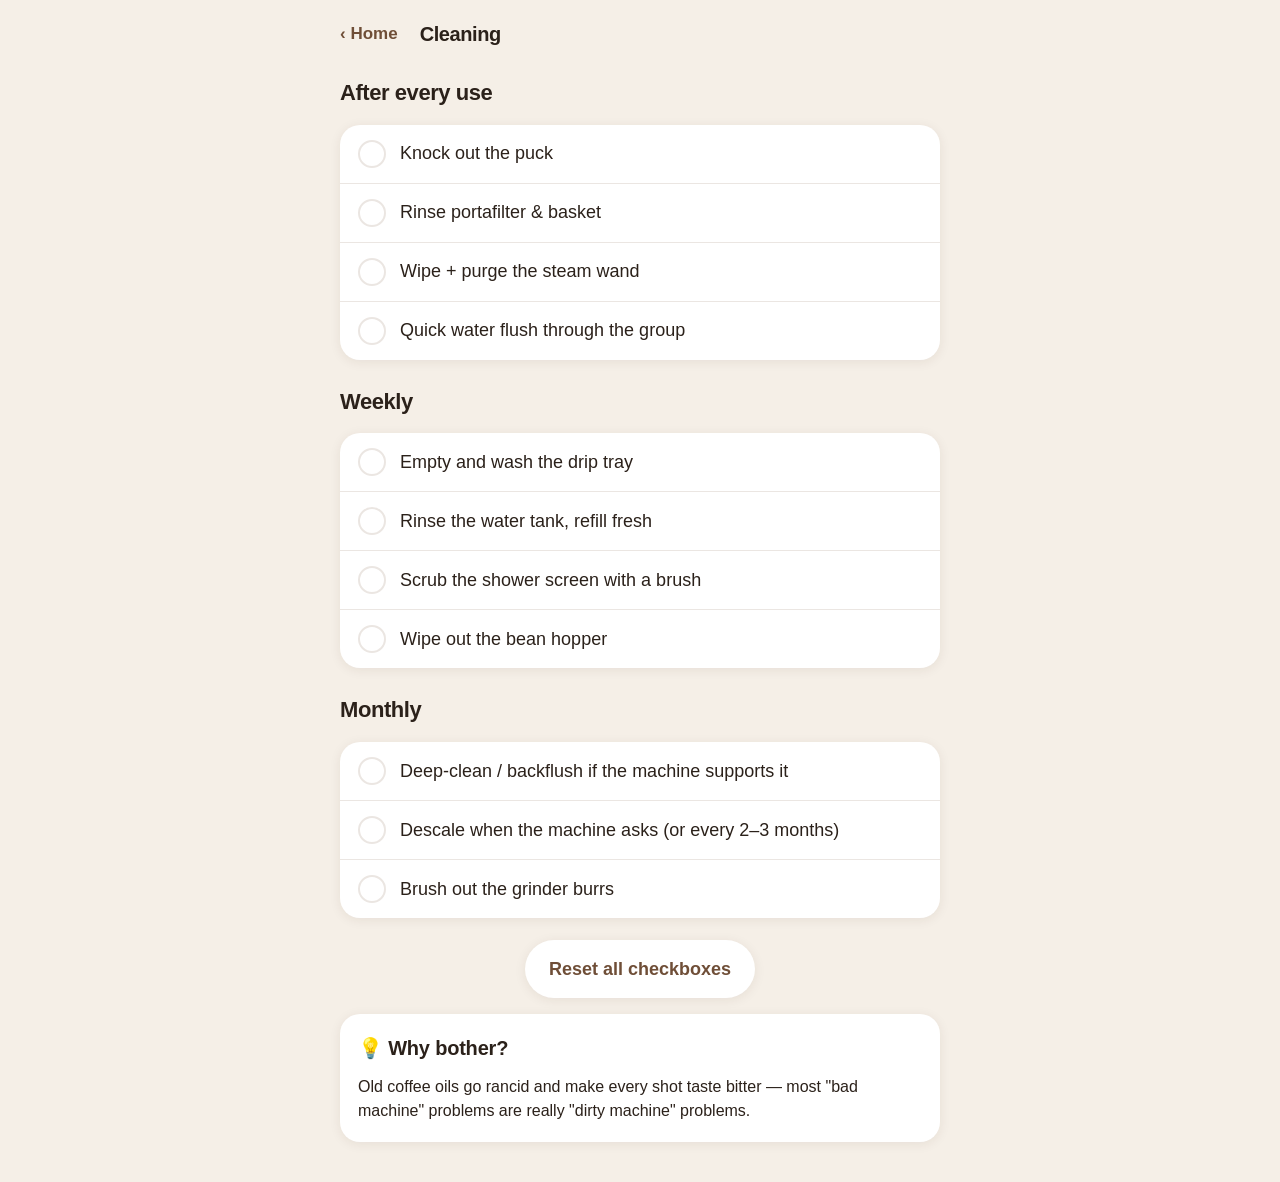
==== cleaning.html @ b7564dbb "Coffee Hub: app-like espresso guide (PWA, GitHub Pages) Co-Authored-By: Claude Fable 5 <noreply@anth" ====
<!doctype html>
<html lang="en">
<head>
  <meta charset="utf-8">
  <meta name="viewport" content="width=device-width, initial-scale=1, viewport-fit=cover">
  <meta name="theme-color" content="#6f4e37">
  <meta name="apple-mobile-web-app-capable" content="yes">
  <meta name="apple-mobile-web-app-status-bar-style" content="default">
  <meta name="apple-mobile-web-app-title" content="Coffee">
  <link rel="manifest" href="manifest.webmanifest">
  <link rel="apple-touch-icon" href="icons/icon-180.png">
  <link rel="icon" href="icons/icon.svg" type="image/svg+xml">
  <link rel="stylesheet" href="styles.css">
  <title>Cleaning</title>
</head>
<body data-page="cleaning">

  <header class="topbar">
    <a class="back" href="index.html">‹ Home</a>
    <h1>Cleaning</h1>
  </header>

  <main class="page">

    <h2>After every use</h2>
    <div class="checks">
      <label><input type="checkbox" id="daily-puck"><span>Knock out the puck</span></label>
      <label><input type="checkbox" id="daily-rinse"><span>Rinse portafilter &amp; basket</span></label>
      <label><input type="checkbox" id="daily-wand"><span>Wipe + purge the steam wand</span></label>
      <label><input type="checkbox" id="daily-flush"><span>Quick water flush through the group</span></label>
    </div>

    <h2>Weekly</h2>
    <div class="checks">
      <label><input type="checkbox" id="week-tray"><span>Empty and wash the drip tray</span></label>
      <label><input type="checkbox" id="week-tank"><span>Rinse the water tank, refill fresh</span></label>
      <label><input type="checkbox" id="week-screen"><span>Scrub the shower screen with a brush</span></label>
      <label><input type="checkbox" id="week-hopper"><span>Wipe out the bean hopper</span></label>
    </div>

    <h2>Monthly</h2>
    <div class="checks">
      <label><input type="checkbox" id="month-backflush"><span>Deep-clean / backflush if the machine supports it</span></label>
      <label><input type="checkbox" id="month-descale"><span>Descale when the machine asks (or every 2–3 months)</span></label>
      <label><input type="checkbox" id="month-grinder"><span>Brush out the grinder burrs</span></label>
    </div>

    <div class="reset-row">
      <button class="btn btn-ghost" data-reset>Reset all checkboxes</button>
    </div>

    <div class="card">
      <h3>💡 Why bother?</h3>
      <div class="body">
        <p>Old coffee oils go rancid and make every shot taste bitter — most "bad machine" problems are really "dirty machine" problems.</p>
      </div>
    </div>
  </main>

  <script src="app.js"></script>
</body>
</html>
---- styles.css ----
/* Coffee Hub — shared styles. iOS design language, light + dark. */

:root {
  --bg: #f5efe7;
  --card: #ffffff;
  --ink: #2b211a;
  --ink-soft: #7a6a5d;
  --accent: #6f4e37;
  --accent-ink: #ffffff;
  --line: rgba(111, 78, 55, 0.14);
  --good: #2e7d4f;
  --bad: #b3402e;
  --shadow: 0 2px 12px rgba(60, 42, 30, 0.08);
  --radius: 20px;
}

@media (prefers-color-scheme: dark) {
  :root {
    --bg: #191411;
    --card: #262019;
    --ink: #f0e7dd;
    --ink-soft: #a8988a;
    --accent: #c89b74;
    --accent-ink: #221a13;
    --line: rgba(200, 155, 116, 0.16);
    --good: #6fbf8f;
    --bad: #e58a76;
    --shadow: 0 2px 12px rgba(0, 0, 0, 0.35);
  }
}

* { margin: 0; padding: 0; box-sizing: border-box; }

html { -webkit-text-size-adjust: 100%; }

body {
  font-family: -apple-system, BlinkMacSystemFont, "SF Pro Text", "Segoe UI", Roboto, sans-serif;
  background: var(--bg);
  color: var(--ink);
  line-height: 1.45;
  min-height: 100dvh;
  padding: env(safe-area-inset-top) env(safe-area-inset-right) env(safe-area-inset-bottom) env(safe-area-inset-left);
  -webkit-tap-highlight-color: transparent;
  overflow-x: hidden;
}

/* ---------- Top bar ---------- */

.topbar {
  display: flex;
  align-items: center;
  gap: 10px;
  padding: 14px 20px 6px;
  max-width: 640px;
  margin: 0 auto;
}

.topbar .back {
  text-decoration: none;
  color: var(--accent);
  font-size: 17px;
  font-weight: 600;
  padding: 8px 12px 8px 0;
}

.topbar h1 {
  font-size: 20px;
  font-weight: 700;
  letter-spacing: -0.02em;
  flex: 1;
}

/* ---------- Hub home ---------- */

.hub {
  max-width: 640px;
  margin: 0 auto;
  padding: 12px 20px 40px;
}

.hub-hello {
  font-size: 34px;
  font-weight: 800;
  letter-spacing: -0.03em;
  padding: 22px 0 4px;
}

.hub-sub {
  color: var(--ink-soft);
  font-size: 17px;
  margin-bottom: 22px;
}

.hero {
  display: block;
  text-decoration: none;
  background: var(--accent);
  color: var(--accent-ink);
  border-radius: var(--radius);
  padding: 26px 24px;
  box-shadow: var(--shadow);
  margin-bottom: 18px;
}

.hero .hero-emoji { font-size: 44px; display: block; margin-bottom: 10px; }
.hero .hero-title { display: block; font-size: 26px; font-weight: 800; letter-spacing: -0.02em; }
.hero .hero-sub { display: block; font-size: 16px; opacity: 0.85; margin-top: 4px; }
.hero .hero-go {
  display: inline-block;
  margin-top: 16px;
  background: var(--accent-ink);
  color: var(--accent);
  font-weight: 700;
  font-size: 17px;
  padding: 12px 22px;
  border-radius: 999px;
}

.hub-grid {
  display: grid;
  grid-template-columns: repeat(2, minmax(0, 1fr));
  gap: 14px;
}

.hub-card {
  display: block;
  text-decoration: none;
  color: var(--ink);
  background: var(--card);
  border-radius: var(--radius);
  padding: 20px 18px;
  box-shadow: var(--shadow);
  min-height: 120px;
}

.hub-card .card-emoji { font-size: 32px; display: block; margin-bottom: 8px; }
.hub-card .card-title { display: block; font-size: 18px; font-weight: 700; letter-spacing: -0.01em; }
.hub-card .card-sub { display: block; font-size: 14px; color: var(--ink-soft); margin-top: 2px; }

/* ---------- Step carousel (espresso flow) ---------- */

.flow {
  display: flex;
  flex-direction: column;
  height: 100dvh;
  max-width: 640px;
  margin: 0 auto;
}

.flow .topbar { padding-bottom: 0; width: 100%; }

.dots {
  display: flex;
  justify-content: center;
  gap: 8px;
  padding: 10px 0 4px;
}

.dots span {
  width: 8px;
  height: 8px;
  border-radius: 999px;
  background: var(--line);
  transition: background 0.2s, transform 0.2s;
}

.dots span.on { background: var(--accent); transform: scale(1.3); }

.steps {
  flex: 1;
  display: flex;
  overflow-x: auto;
  overflow-y: hidden;
  scroll-snap-type: x mandatory;
  -webkit-overflow-scrolling: touch;
  scrollbar-width: none;
}

.steps::-webkit-scrollbar { display: none; }

.step {
  flex: 0 0 100%;
  scroll-snap-align: start;
  scroll-snap-stop: always;
  overflow-y: auto;
  padding: 10px 20px 30px;
  display: flex;
  flex-direction: column;
  gap: 14px;
}

/* Tall steps scroll vertically instead of squishing their content */
.step > * { flex-shrink: 0; }

.step-kicker {
  color: var(--accent);
  font-weight: 700;
  font-size: 15px;
  text-transform: uppercase;
  letter-spacing: 0.06em;
}

.step h2 {
  font-size: 30px;
  font-weight: 800;
  letter-spacing: -0.03em;
  margin-top: -8px;
}

/* Photo slot: fallback illustration behind, real photo covers it when present */
.photo {
  position: relative;
  border-radius: var(--radius);
  overflow: hidden;
  background: var(--card);
  box-shadow: var(--shadow);
  aspect-ratio: 4 / 3;
  flex-shrink: 0;
}

.photo img {
  position: absolute;
  inset: 0;
  width: 100%;
  height: 100%;
  object-fit: cover;
}

.photo .fallback {
  position: absolute;
  inset: 0;
  display: flex;
  flex-direction: column;
  align-items: center;
  justify-content: center;
  gap: 8px;
  font-size: 64px;
}

.photo .fallback small {
  font-size: 13px;
  color: var(--ink-soft);
  font-weight: 600;
}

/* ---------- Checklists ---------- */

.checks {
  background: var(--card);
  border-radius: var(--radius);
  box-shadow: var(--shadow);
  overflow: hidden;
}

.checks label {
  display: flex;
  align-items: center;
  gap: 14px;
  padding: 15px 18px;
  font-size: 18px;
  font-weight: 500;
  border-bottom: 1px solid var(--line);
  cursor: pointer;
  user-select: none;
  -webkit-user-select: none;
}

.checks label:last-child { border-bottom: none; }

.checks input {
  appearance: none;
  -webkit-appearance: none;
  width: 28px;
  height: 28px;
  flex-shrink: 0;
  border: 2px solid var(--line);
  border-radius: 999px;
  display: grid;
  place-content: center;
  transition: background 0.15s, border-color 0.15s;
}

.checks input:checked {
  background: var(--good);
  border-color: var(--good);
}

.checks input:checked::before {
  content: "";
  width: 12px;
  height: 7px;
  border-left: 2.5px solid #fff;
  border-bottom: 2.5px solid #fff;
  transform: rotate(-45deg) translate(1px, -1px);
}

.checks input:checked + span { color: var(--ink-soft); text-decoration: line-through; }

/* ---------- Fact rows (dose, time…) ---------- */

.facts {
  display: flex;
  gap: 12px;
}

.fact {
  flex: 1;
  background: var(--card);
  border-radius: var(--radius);
  box-shadow: var(--shadow);
  padding: 14px 16px;
  text-align: center;
}

.fact .n { font-size: 26px; font-weight: 800; letter-spacing: -0.02em; }
.fact .l { font-size: 13px; color: var(--ink-soft); font-weight: 600; margin-top: 2px; }

/* ---------- Watch-for / signal lists ---------- */

.signals {
  background: var(--card);
  border-radius: var(--radius);
  box-shadow: var(--shadow);
  padding: 6px 18px;
}

.signals p {
  padding: 10px 0;
  font-size: 17px;
  border-bottom: 1px solid var(--line);
}

.signals p:last-child { border-bottom: none; }
.signals .yes { color: var(--good); font-weight: 600; }
.signals .no { color: var(--bad); font-weight: 600; }

/* ---------- Need help? expandables ---------- */

details.help {
  background: var(--card);
  border-radius: var(--radius);
  box-shadow: var(--shadow);
  overflow: hidden;
}

details.help summary {
  list-style: none;
  cursor: pointer;
  padding: 15px 18px;
  font-size: 17px;
  font-weight: 700;
  color: var(--accent);
  display: flex;
  align-items: center;
  gap: 8px;
}

details.help summary::-webkit-details-marker { display: none; }
details.help summary::before { content: "▸"; transition: transform 0.15s; }
details.help[open] summary::before { transform: rotate(90deg); }

details.help .help-body {
  padding: 0 18px 14px;
  display: flex;
  flex-direction: column;
  gap: 10px;
}

details.help .help-body p { font-size: 16px; }
details.help .help-body b { display: block; font-size: 16px; }
details.help .help-body span { color: var(--ink-soft); font-size: 15px; }

/* ---------- Step nav buttons ---------- */

.step-nav {
  display: flex;
  gap: 12px;
  margin-top: auto;
  padding-top: 10px;
}

.btn {
  display: inline-flex;
  align-items: center;
  justify-content: center;
  gap: 8px;
  border: none;
  font: inherit;
  font-size: 18px;
  font-weight: 700;
  padding: 16px 24px;
  border-radius: 999px;
  cursor: pointer;
  text-decoration: none;
  -webkit-user-select: none;
  user-select: none;
}

.btn-primary { background: var(--accent); color: var(--accent-ink); }
.step-nav .btn-primary { flex: 1; }
.btn-ghost { background: var(--card); color: var(--accent); box-shadow: var(--shadow); }
.btn-big { font-size: 22px; padding: 20px 40px; }

/* Start cover slide */
.cover {
  align-items: center;
  justify-content: center;
  text-align: center;
  gap: 10px;
}

.cover .cover-emoji { font-size: 96px; }
.cover h2 { font-size: 34px; }
.cover p { color: var(--ink-soft); font-size: 18px; max-width: 300px; }
.cover .btn { margin-top: 18px; }

/* ---------- Content pages (drinks, cleaning, troubleshooting) ---------- */

.page {
  max-width: 640px;
  margin: 0 auto;
  padding: 6px 20px 40px;
  display: flex;
  flex-direction: column;
  gap: 16px;
}

.page h2 {
  font-size: 22px;
  font-weight: 800;
  letter-spacing: -0.02em;
  margin-top: 10px;
}

.card {
  background: var(--card);
  border-radius: var(--radius);
  box-shadow: var(--shadow);
  padding: 20px 18px;
}

.card h3 {
  font-size: 20px;
  font-weight: 800;
  letter-spacing: -0.01em;
  display: flex;
  align-items: center;
  gap: 10px;
}

.card .sub { color: var(--ink-soft); font-size: 15px; margin-top: 2px; }
.card .body { margin-top: 12px; display: flex; flex-direction: column; gap: 8px; font-size: 16px; }
.card .body b { font-weight: 700; }

/* Drink ratio bar */
.ratio {
  display: flex;
  height: 34px;
  border-radius: 10px;
  overflow: hidden;
  margin-top: 14px;
  font-size: 12px;
  font-weight: 700;
  color: #fff;
  text-shadow: 0 1px 2px rgba(0,0,0,0.25);
}

.ratio div {
  display: flex;
  align-items: center;
  justify-content: center;
  min-width: 0;
  overflow: hidden;
  white-space: nowrap;
}

.r-espresso { background: #5a3c28; }
.r-water { background: #4f81a4; }
.r-milk { background: #c9a27a; }
.r-foam { background: #e8d5bd; color: #6b5136; text-shadow: none; }

/* Symptom cards */
.symptom h3 .tag { margin-left: auto; font-size: 13px; font-weight: 700; padding: 4px 10px; border-radius: 999px; }
.tag-bad { background: rgba(179, 64, 46, 0.14); color: var(--bad); }

.fixrow { display: flex; gap: 10px; align-items: baseline; }
.fixrow .arrow { color: var(--accent); font-weight: 800; }

.reset-row { display: flex; justify-content: center; padding-top: 6px; }
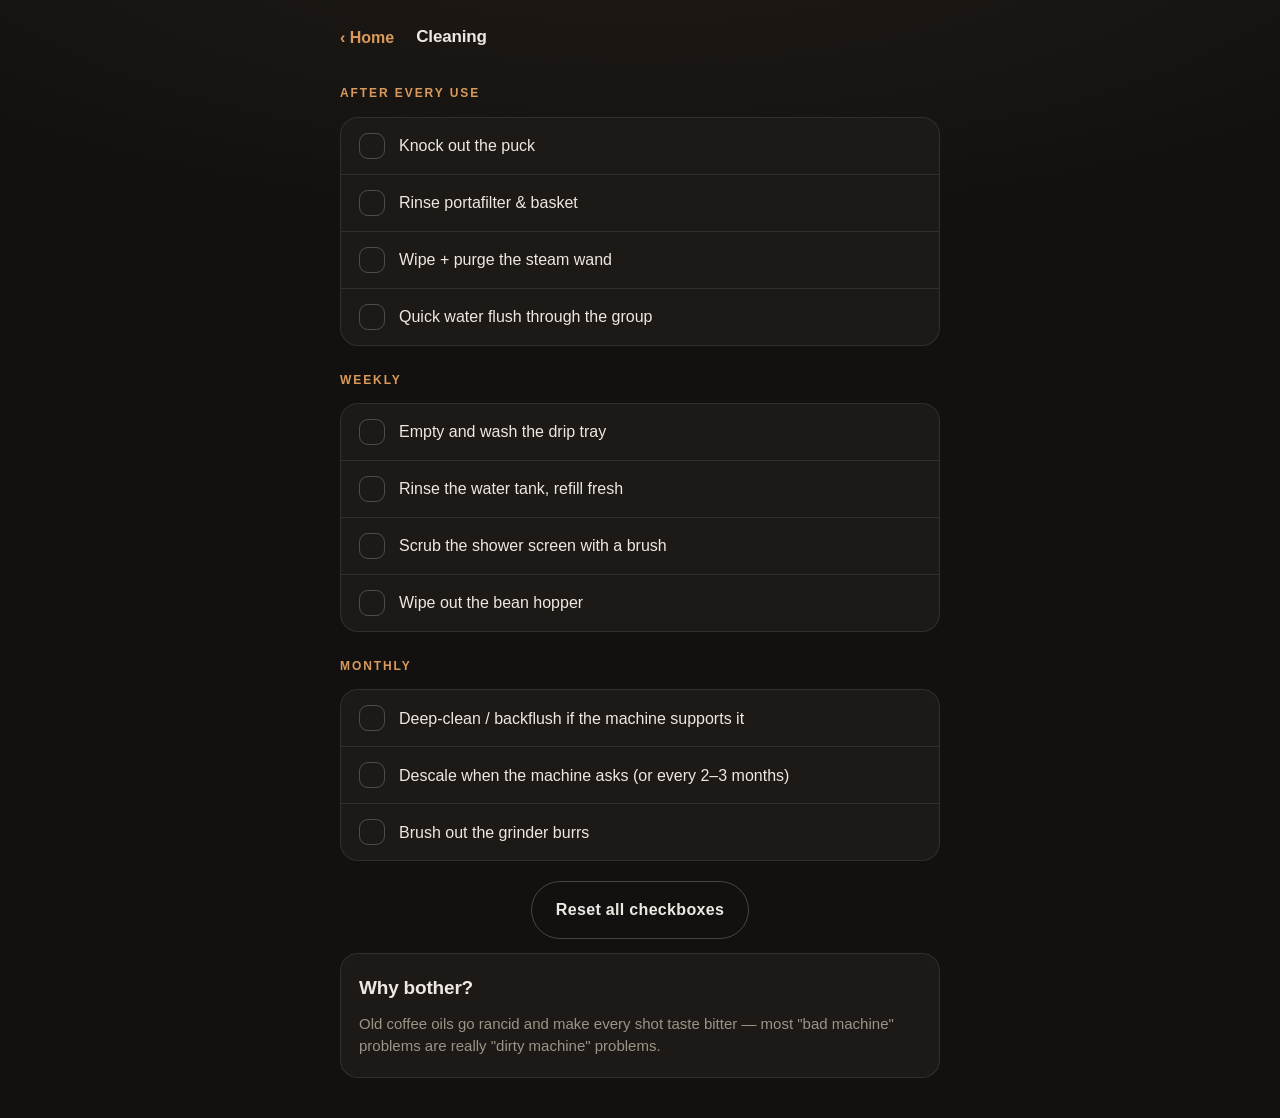
==== commit 6ec103ca: "Redesign: dark graphite + copper Breville-style UI, stroke icons, shot timer Co-Authored-By: Claude " ====
--- a/cleaning.html
+++ b/cleaning.html
@@ -3,9 +3,9 @@
 <head>
   <meta charset="utf-8">
   <meta name="viewport" content="width=device-width, initial-scale=1, viewport-fit=cover">
-  <meta name="theme-color" content="#6f4e37">
+  <meta name="theme-color" content="#131110">
   <meta name="apple-mobile-web-app-capable" content="yes">
-  <meta name="apple-mobile-web-app-status-bar-style" content="default">
+  <meta name="apple-mobile-web-app-status-bar-style" content="black-translucent">
   <meta name="apple-mobile-web-app-title" content="Coffee">
   <link rel="manifest" href="manifest.webmanifest">
   <link rel="apple-touch-icon" href="icons/icon-180.png">
@@ -50,7 +50,7 @@
     </div>
 
     <div class="card">
-      <h3>💡 Why bother?</h3>
+      <h3>Why bother?</h3>
       <div class="body">
         <p>Old coffee oils go rancid and make every shot taste bitter — most "bad machine" problems are really "dirty machine" problems.</p>
       </div>
--- a/styles.css
+++ b/styles.css
@@ -1,32 +1,19 @@
-/* Coffee Hub — shared styles. iOS design language, light + dark. */
+/* Coffee Hub — dark graphite + copper, precision-appliance aesthetic. */
 
 :root {
-  --bg: #f5efe7;
-  --card: #ffffff;
-  --ink: #2b211a;
-  --ink-soft: #7a6a5d;
-  --accent: #6f4e37;
-  --accent-ink: #ffffff;
-  --line: rgba(111, 78, 55, 0.14);
-  --good: #2e7d4f;
-  --bad: #b3402e;
-  --shadow: 0 2px 12px rgba(60, 42, 30, 0.08);
-  --radius: 20px;
-}
-
-@media (prefers-color-scheme: dark) {
-  :root {
-    --bg: #191411;
-    --card: #262019;
-    --ink: #f0e7dd;
-    --ink-soft: #a8988a;
-    --accent: #c89b74;
-    --accent-ink: #221a13;
-    --line: rgba(200, 155, 116, 0.16);
-    --good: #6fbf8f;
-    --bad: #e58a76;
-    --shadow: 0 2px 12px rgba(0, 0, 0, 0.35);
-  }
+  --bg: #131110;
+  --card: #1d1916;
+  --card-2: #171412;
+  --ink: #ede8e1;
+  --soft: #9d9488;
+  --accent: #d99a5b;
+  --accent-ink: #1a130c;
+  --line: rgba(255, 255, 255, 0.09);
+  --line-strong: rgba(255, 255, 255, 0.22);
+  --good: #74bf92;
+  --bad: #e07a5f;
+  --shadow: 0 12px 28px rgba(0, 0, 0, 0.3);
+  --radius: 18px;
 }
 
 * { margin: 0; padding: 0; box-sizing: border-box; }
@@ -36,7 +23,10 @@
 body {
   font-family: -apple-system, BlinkMacSystemFont, "SF Pro Text", "Segoe UI", Roboto, sans-serif;
   background: var(--bg);
+  background-image: radial-gradient(120% 50% at 50% -10%, rgba(217, 154, 91, 0.07), transparent 60%);
+  background-repeat: no-repeat;
   color: var(--ink);
+  color-scheme: dark;
   line-height: 1.45;
   min-height: 100dvh;
   padding: env(safe-area-inset-top) env(safe-area-inset-right) env(safe-area-inset-bottom) env(safe-area-inset-left);
@@ -44,13 +34,15 @@
   overflow-x: hidden;
 }
 
+svg { display: block; }
+
 /* ---------- Top bar ---------- */
 
 .topbar {
   display: flex;
   align-items: center;
   gap: 10px;
-  padding: 14px 20px 6px;
+  padding: 18px 20px 8px;
   max-width: 640px;
   margin: 0 auto;
 }
@@ -58,15 +50,15 @@
 .topbar .back {
   text-decoration: none;
   color: var(--accent);
+  font-size: 16px;
+  font-weight: 600;
+  padding: 8px 12px 8px 0;
+}
+
+.topbar h1 {
   font-size: 17px;
   font-weight: 600;
-  padding: 8px 12px 8px 0;
-}
-
-.topbar h1 {
-  font-size: 20px;
-  font-weight: 700;
-  letter-spacing: -0.02em;
+  letter-spacing: -0.01em;
   flex: 1;
 }
 
@@ -79,47 +71,67 @@
 }
 
 .hub-hello {
-  font-size: 34px;
-  font-weight: 800;
+  font-size: 32px;
+  font-weight: 700;
   letter-spacing: -0.03em;
-  padding: 22px 0 4px;
+  padding: 26px 0 2px;
 }
 
 .hub-sub {
-  color: var(--ink-soft);
-  font-size: 17px;
-  margin-bottom: 22px;
+  color: var(--soft);
+  font-size: 15px;
+  margin-bottom: 24px;
 }
 
 .hero {
   display: block;
   text-decoration: none;
+  color: var(--ink);
+  background: linear-gradient(150deg, #272119 0%, #1b1714 55%, #171412 100%);
+  border: 1px solid var(--line);
+  border-radius: var(--radius);
+  padding: 26px 24px;
+  box-shadow: var(--shadow);
+  margin-bottom: 16px;
+  position: relative;
+  overflow: hidden;
+}
+
+.hero::after {
+  content: "";
+  position: absolute;
+  inset: 0 0 auto 0;
+  height: 1px;
+  background: linear-gradient(90deg, transparent, rgba(217, 154, 91, 0.5), transparent);
+}
+
+.hero .hero-icon { color: var(--accent); margin-bottom: 14px; }
+.hero .hero-kicker {
+  display: block;
+  color: var(--accent);
+  font-size: 11px;
+  font-weight: 700;
+  text-transform: uppercase;
+  letter-spacing: 0.16em;
+}
+.hero .hero-title { display: block; font-size: 26px; font-weight: 700; letter-spacing: -0.02em; margin-top: 4px; }
+.hero .hero-sub { display: block; font-size: 14px; color: var(--soft); margin-top: 4px; }
+.hero .hero-go {
+  display: inline-block;
+  margin-top: 18px;
   background: var(--accent);
   color: var(--accent-ink);
-  border-radius: var(--radius);
-  padding: 26px 24px;
-  box-shadow: var(--shadow);
-  margin-bottom: 18px;
-}
-
-.hero .hero-emoji { font-size: 44px; display: block; margin-bottom: 10px; }
-.hero .hero-title { display: block; font-size: 26px; font-weight: 800; letter-spacing: -0.02em; }
-.hero .hero-sub { display: block; font-size: 16px; opacity: 0.85; margin-top: 4px; }
-.hero .hero-go {
-  display: inline-block;
-  margin-top: 16px;
-  background: var(--accent-ink);
-  color: var(--accent);
-  font-weight: 700;
-  font-size: 17px;
-  padding: 12px 22px;
+  font-weight: 700;
+  font-size: 15px;
+  letter-spacing: 0.02em;
+  padding: 12px 26px;
   border-radius: 999px;
 }
 
 .hub-grid {
   display: grid;
   grid-template-columns: repeat(2, minmax(0, 1fr));
-  gap: 14px;
+  gap: 12px;
 }
 
 .hub-card {
@@ -127,15 +139,15 @@
   text-decoration: none;
   color: var(--ink);
   background: var(--card);
-  border-radius: var(--radius);
-  padding: 20px 18px;
-  box-shadow: var(--shadow);
-  min-height: 120px;
-}
-
-.hub-card .card-emoji { font-size: 32px; display: block; margin-bottom: 8px; }
-.hub-card .card-title { display: block; font-size: 18px; font-weight: 700; letter-spacing: -0.01em; }
-.hub-card .card-sub { display: block; font-size: 14px; color: var(--ink-soft); margin-top: 2px; }
+  border: 1px solid var(--line);
+  border-radius: var(--radius);
+  padding: 18px 16px;
+  min-height: 116px;
+}
+
+.hub-card .card-icon { color: var(--accent); margin-bottom: 12px; }
+.hub-card .card-title { display: block; font-size: 16px; font-weight: 600; letter-spacing: -0.01em; }
+.hub-card .card-sub { display: block; font-size: 13px; color: var(--soft); margin-top: 2px; }
 
 /* ---------- Step carousel (espresso flow) ---------- */
 
@@ -151,20 +163,19 @@
 
 .dots {
   display: flex;
-  justify-content: center;
-  gap: 8px;
-  padding: 10px 0 4px;
+  gap: 5px;
+  padding: 14px 20px 6px;
 }
 
 .dots span {
-  width: 8px;
-  height: 8px;
-  border-radius: 999px;
+  flex: 1;
+  height: 3px;
+  border-radius: 2px;
   background: var(--line);
-  transition: background 0.2s, transform 0.2s;
-}
-
-.dots span.on { background: var(--accent); transform: scale(1.3); }
+  transition: background 0.25s;
+}
+
+.dots span.on { background: var(--accent); }
 
 .steps {
   flex: 1;
@@ -183,7 +194,7 @@
   scroll-snap-align: start;
   scroll-snap-stop: always;
   overflow-y: auto;
-  padding: 10px 20px 30px;
+  padding: 12px 20px 30px;
   display: flex;
   flex-direction: column;
   gap: 14px;
@@ -195,25 +206,25 @@
 .step-kicker {
   color: var(--accent);
   font-weight: 700;
-  font-size: 15px;
-  text-transform: uppercase;
-  letter-spacing: 0.06em;
+  font-size: 11px;
+  text-transform: uppercase;
+  letter-spacing: 0.16em;
 }
 
 .step h2 {
-  font-size: 30px;
-  font-weight: 800;
-  letter-spacing: -0.03em;
+  font-size: 28px;
+  font-weight: 700;
+  letter-spacing: -0.02em;
   margin-top: -8px;
 }
 
-/* Photo slot: fallback illustration behind, real photo covers it when present */
+/* Photo slot: fallback panel behind, real photo covers it when present */
 .photo {
   position: relative;
   border-radius: var(--radius);
   overflow: hidden;
-  background: var(--card);
-  box-shadow: var(--shadow);
+  background: var(--card-2);
+  border: 1px solid var(--line);
   aspect-ratio: 4 / 3;
   flex-shrink: 0;
 }
@@ -233,22 +244,24 @@
   flex-direction: column;
   align-items: center;
   justify-content: center;
-  gap: 8px;
-  font-size: 64px;
+  gap: 14px;
+  color: var(--soft);
+  opacity: 0.7;
 }
 
 .photo .fallback small {
-  font-size: 13px;
-  color: var(--ink-soft);
-  font-weight: 600;
+  font-family: ui-monospace, "SF Mono", Menlo, monospace;
+  font-size: 10px;
+  letter-spacing: 0.08em;
+  text-transform: uppercase;
 }
 
 /* ---------- Checklists ---------- */
 
 .checks {
   background: var(--card);
-  border-radius: var(--radius);
-  box-shadow: var(--shadow);
+  border: 1px solid var(--line);
+  border-radius: var(--radius);
   overflow: hidden;
 }
 
@@ -257,7 +270,7 @@
   align-items: center;
   gap: 14px;
   padding: 15px 18px;
-  font-size: 18px;
+  font-size: 16px;
   font-weight: 500;
   border-bottom: 1px solid var(--line);
   cursor: pointer;
@@ -270,33 +283,33 @@
 .checks input {
   appearance: none;
   -webkit-appearance: none;
-  width: 28px;
-  height: 28px;
+  width: 26px;
+  height: 26px;
   flex-shrink: 0;
-  border: 2px solid var(--line);
-  border-radius: 999px;
+  border: 1.5px solid var(--line-strong);
+  border-radius: 9px;
   display: grid;
   place-content: center;
   transition: background 0.15s, border-color 0.15s;
 }
 
 .checks input:checked {
-  background: var(--good);
-  border-color: var(--good);
+  background: var(--accent);
+  border-color: var(--accent);
 }
 
 .checks input:checked::before {
   content: "";
-  width: 12px;
-  height: 7px;
-  border-left: 2.5px solid #fff;
-  border-bottom: 2.5px solid #fff;
+  width: 11px;
+  height: 6px;
+  border-left: 2.5px solid var(--accent-ink);
+  border-bottom: 2.5px solid var(--accent-ink);
   transform: rotate(-45deg) translate(1px, -1px);
 }
 
-.checks input:checked + span { color: var(--ink-soft); text-decoration: line-through; }
-
-/* ---------- Fact rows (dose, time…) ---------- */
+.checks input:checked + span { color: var(--soft); }
+
+/* ---------- Fact tiles (dose, time…) ---------- */
 
 .facts {
   display: flex;
@@ -306,40 +319,125 @@
 .fact {
   flex: 1;
   background: var(--card);
-  border-radius: var(--radius);
-  box-shadow: var(--shadow);
-  padding: 14px 16px;
+  border: 1px solid var(--line);
+  border-radius: var(--radius);
+  padding: 14px 16px 12px;
   text-align: center;
 }
 
-.fact .n { font-size: 26px; font-weight: 800; letter-spacing: -0.02em; }
-.fact .l { font-size: 13px; color: var(--ink-soft); font-weight: 600; margin-top: 2px; }
+.fact .n {
+  font-size: 30px;
+  font-weight: 300;
+  letter-spacing: -0.01em;
+  font-variant-numeric: tabular-nums;
+}
+
+.fact .l {
+  font-size: 10px;
+  color: var(--soft);
+  font-weight: 700;
+  text-transform: uppercase;
+  letter-spacing: 0.14em;
+  margin-top: 4px;
+}
+
+/* ---------- Shot timer ---------- */
+
+.timer {
+  width: 176px;
+  margin: 2px auto;
+  position: relative;
+  cursor: pointer;
+  -webkit-user-select: none;
+  user-select: none;
+}
+
+.timer svg { width: 100%; height: auto; }
+
+.timer circle {
+  fill: none;
+  stroke-width: 5;
+}
+
+.timer .track { stroke: var(--line); }
+
+.timer .prog {
+  stroke: var(--accent);
+  stroke-linecap: round;
+  transform: rotate(-90deg);
+  transform-origin: 50% 50%;
+}
+
+.timer.good .prog { stroke: var(--good); }
+.timer.good .t { color: var(--good); }
+.timer.over .prog { stroke: var(--bad); }
+.timer.over .t { color: var(--bad); }
+
+.timer-read {
+  position: absolute;
+  inset: 0;
+  display: flex;
+  flex-direction: column;
+  align-items: center;
+  justify-content: center;
+  gap: 2px;
+  text-align: center;
+}
+
+.timer-read .t {
+  font-size: 38px;
+  font-weight: 300;
+  letter-spacing: -0.01em;
+  font-variant-numeric: tabular-nums;
+}
+
+.timer-read small {
+  color: var(--soft);
+  font-size: 10px;
+  font-weight: 700;
+  text-transform: uppercase;
+  letter-spacing: 0.14em;
+}
 
 /* ---------- Watch-for / signal lists ---------- */
 
 .signals {
   background: var(--card);
-  border-radius: var(--radius);
-  box-shadow: var(--shadow);
+  border: 1px solid var(--line);
+  border-radius: var(--radius);
   padding: 6px 18px;
 }
 
 .signals p {
-  padding: 10px 0;
-  font-size: 17px;
+  display: flex;
+  align-items: baseline;
+  gap: 12px;
+  padding: 11px 0;
+  font-size: 15px;
   border-bottom: 1px solid var(--line);
 }
 
 .signals p:last-child { border-bottom: none; }
-.signals .yes { color: var(--good); font-weight: 600; }
-.signals .no { color: var(--bad); font-weight: 600; }
+
+.signals p::before {
+  content: "";
+  width: 8px;
+  height: 8px;
+  border-radius: 50%;
+  flex-shrink: 0;
+  transform: translateY(-1px);
+}
+
+.signals .yes::before { background: var(--good); box-shadow: 0 0 8px rgba(116, 191, 146, 0.5); }
+.signals .no::before { background: var(--bad); box-shadow: 0 0 8px rgba(224, 122, 95, 0.4); }
+.signals b { font-weight: 600; }
 
 /* ---------- Need help? expandables ---------- */
 
 details.help {
   background: var(--card);
-  border-radius: var(--radius);
-  box-shadow: var(--shadow);
+  border: 1px solid var(--line);
+  border-radius: var(--radius);
   overflow: hidden;
 }
 
@@ -347,28 +445,35 @@
   list-style: none;
   cursor: pointer;
   padding: 15px 18px;
-  font-size: 17px;
-  font-weight: 700;
+  font-size: 15px;
+  font-weight: 600;
   color: var(--accent);
   display: flex;
   align-items: center;
-  gap: 8px;
+  gap: 10px;
 }
 
 details.help summary::-webkit-details-marker { display: none; }
-details.help summary::before { content: "▸"; transition: transform 0.15s; }
-details.help[open] summary::before { transform: rotate(90deg); }
+details.help summary::before {
+  content: "";
+  width: 7px;
+  height: 7px;
+  border-right: 1.5px solid var(--accent);
+  border-bottom: 1.5px solid var(--accent);
+  transform: rotate(-45deg);
+  transition: transform 0.15s;
+}
+details.help[open] summary::before { transform: rotate(45deg); }
 
 details.help .help-body {
-  padding: 0 18px 14px;
+  padding: 2px 18px 16px;
   display: flex;
   flex-direction: column;
-  gap: 10px;
-}
-
-details.help .help-body p { font-size: 16px; }
-details.help .help-body b { display: block; font-size: 16px; }
-details.help .help-body span { color: var(--ink-soft); font-size: 15px; }
+  gap: 12px;
+}
+
+details.help .help-body p b { display: block; font-size: 15px; font-weight: 600; }
+details.help .help-body p span { color: var(--soft); font-size: 14px; }
 
 /* ---------- Step nav buttons ---------- */
 
@@ -386,8 +491,9 @@
   gap: 8px;
   border: none;
   font: inherit;
-  font-size: 18px;
-  font-weight: 700;
+  font-size: 16px;
+  font-weight: 700;
+  letter-spacing: 0.02em;
   padding: 16px 24px;
   border-radius: 999px;
   cursor: pointer;
@@ -398,71 +504,90 @@
 
 .btn-primary { background: var(--accent); color: var(--accent-ink); }
 .step-nav .btn-primary { flex: 1; }
-.btn-ghost { background: var(--card); color: var(--accent); box-shadow: var(--shadow); }
-.btn-big { font-size: 22px; padding: 20px 40px; }
+.btn-ghost { background: transparent; color: var(--ink); border: 1px solid var(--line-strong); }
+.btn-big { font-size: 18px; padding: 18px 48px; }
 
 /* Start cover slide */
 .cover {
   align-items: center;
   justify-content: center;
   text-align: center;
-  gap: 10px;
-}
-
-.cover .cover-emoji { font-size: 96px; }
-.cover h2 { font-size: 34px; }
-.cover p { color: var(--ink-soft); font-size: 18px; max-width: 300px; }
-.cover .btn { margin-top: 18px; }
+  gap: 12px;
+}
+
+.cover .cover-ring {
+  width: 148px;
+  height: 148px;
+  border-radius: 50%;
+  border: 1px solid var(--line-strong);
+  display: grid;
+  place-content: center;
+  color: var(--accent);
+  margin-bottom: 10px;
+  box-shadow: inset 0 0 40px rgba(217, 154, 91, 0.06);
+}
+
+.cover h2 { font-size: 30px; }
+.cover p { color: var(--soft); font-size: 16px; max-width: 300px; }
+.cover .btn { margin-top: 20px; }
 
 /* ---------- Content pages (drinks, cleaning, troubleshooting) ---------- */
 
 .page {
   max-width: 640px;
   margin: 0 auto;
-  padding: 6px 20px 40px;
+  padding: 8px 20px 40px;
   display: flex;
   flex-direction: column;
-  gap: 16px;
-}
+  gap: 14px;
+}
+
+.page .lede { color: var(--soft); font-size: 15px; }
+.page .lede a { color: var(--accent); font-weight: 600; }
+.page .lede b { color: var(--ink); font-weight: 600; }
 
 .page h2 {
-  font-size: 22px;
-  font-weight: 800;
-  letter-spacing: -0.02em;
-  margin-top: 10px;
+  font-size: 12px;
+  font-weight: 700;
+  color: var(--accent);
+  text-transform: uppercase;
+  letter-spacing: 0.16em;
+  margin-top: 12px;
 }
 
 .card {
   background: var(--card);
-  border-radius: var(--radius);
-  box-shadow: var(--shadow);
+  border: 1px solid var(--line);
+  border-radius: var(--radius);
   padding: 20px 18px;
 }
 
 .card h3 {
-  font-size: 20px;
-  font-weight: 800;
+  font-size: 19px;
+  font-weight: 700;
   letter-spacing: -0.01em;
   display: flex;
   align-items: center;
   gap: 10px;
 }
 
-.card .sub { color: var(--ink-soft); font-size: 15px; margin-top: 2px; }
-.card .body { margin-top: 12px; display: flex; flex-direction: column; gap: 8px; font-size: 16px; }
-.card .body b { font-weight: 700; }
+.card .sub { color: var(--soft); font-size: 13px; margin-top: 2px; }
+.card .body { margin-top: 12px; display: flex; flex-direction: column; gap: 8px; font-size: 15px; }
+.card .body b { font-weight: 600; }
+.card .body p { color: var(--soft); }
+.card .body p b { color: var(--ink); }
 
 /* Drink ratio bar */
 .ratio {
   display: flex;
-  height: 34px;
-  border-radius: 10px;
-  overflow: hidden;
+  gap: 3px;
+  height: 30px;
   margin-top: 14px;
-  font-size: 12px;
-  font-weight: 700;
-  color: #fff;
-  text-shadow: 0 1px 2px rgba(0,0,0,0.25);
+  font-size: 10px;
+  font-weight: 700;
+  text-transform: uppercase;
+  letter-spacing: 0.08em;
+  color: rgba(255, 255, 255, 0.85);
 }
 
 .ratio div {
@@ -472,18 +597,30 @@
   min-width: 0;
   overflow: hidden;
   white-space: nowrap;
-}
-
-.r-espresso { background: #5a3c28; }
-.r-water { background: #4f81a4; }
-.r-milk { background: #c9a27a; }
-.r-foam { background: #e8d5bd; color: #6b5136; text-shadow: none; }
+  border-radius: 6px;
+}
+
+.r-espresso { background: #5c4130; }
+.r-water { background: #3d5f75; }
+.r-milk { background: #a5825f; }
+.r-foam { background: #d8c3a3; color: #43362a; }
 
 /* Symptom cards */
-.symptom h3 .tag { margin-left: auto; font-size: 13px; font-weight: 700; padding: 4px 10px; border-radius: 999px; }
-.tag-bad { background: rgba(179, 64, 46, 0.14); color: var(--bad); }
+.symptom h3 .tag {
+  margin-left: auto;
+  font-size: 10px;
+  font-weight: 700;
+  text-transform: uppercase;
+  letter-spacing: 0.1em;
+  padding: 5px 10px;
+  border-radius: 999px;
+  border: 1px solid rgba(224, 122, 95, 0.35);
+  color: var(--bad);
+  flex-shrink: 0;
+}
 
 .fixrow { display: flex; gap: 10px; align-items: baseline; }
-.fixrow .arrow { color: var(--accent); font-weight: 800; }
+.fixrow .arrow { color: var(--accent); font-weight: 700; }
+.fixrow p { color: var(--ink) !important; }
 
 .reset-row { display: flex; justify-content: center; padding-top: 6px; }
